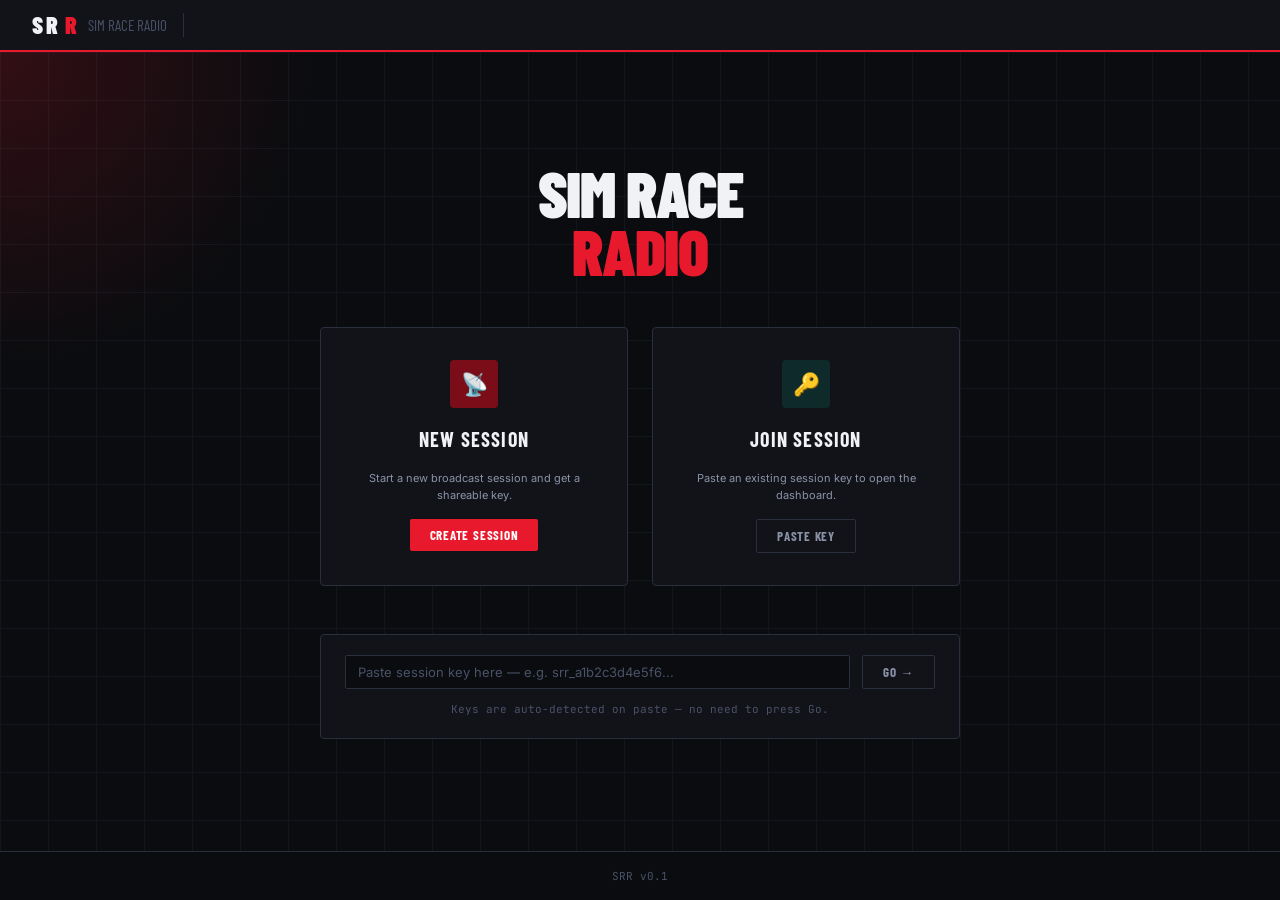
==== web/index.html @ b0b6e732 "initial commit" ====
<!DOCTYPE html>
<html lang="en">
<head>
  <meta charset="UTF-8" />
  <meta name="viewport" content="width=device-width, initial-scale=1.0" />
  <title>Sim Race Radio — Dashboard</title>
  <link rel="preconnect" href="https://fonts.googleapis.com" />
  <link rel="stylesheet" href="https://fonts.googleapis.com/css2?family=Barlow+Condensed:wght@400;600;700;900&family=Inter:wght@400;500;600&family=JetBrains+Mono:wght@400;500&display=swap" />
  <link rel="stylesheet" href="theme.css" />
  <style>
    /* ---- Index-page-specific layout ---- */
    body {
      display: flex;
      flex-direction: column;
      height: 100vh;
    }

    .index-root {
      display: flex;
      flex-direction: column;
      flex: 1;
    }

    .hero {
      flex: 1;
      display: flex;
      flex-direction: column;
      align-items: center;
      justify-content: center;
      padding: var(--space-16) var(--space-8);
      gap: var(--space-12);
      position: relative;
      overflow: hidden;
    }

    /* Ambient grid background */
    .hero::before {
      content: '';
      position: absolute;
      inset: 0;
      background-image:
        linear-gradient(var(--color-border) 1px, transparent 1px),
        linear-gradient(90deg, var(--color-border) 1px, transparent 1px);
      background-size: 48px 48px;
      opacity: 0.3;
      pointer-events: none;
    }

    /* Red corner accent */
    .hero::after {
      content: '';
      position: absolute;
      top: 0; left: 0;
      width: 320px; height: 320px;
      background: radial-gradient(circle at top left, var(--color-accent-glow), transparent 70%);
      pointer-events: none;
    }

    .hero-content {
      display: flex;
      flex-direction: column;
      align-items: center;
      gap: var(--space-4);
      text-align: center;
      position: relative;
      z-index: 1;
    }

    .hero-eyebrow {
      font-family: var(--font-display);
      font-size: var(--text-xs);
      font-weight: var(--weight-bold);
      letter-spacing: var(--tracking-widest);
      text-transform: uppercase;
      color: var(--color-accent);
    }

    .hero-title {
      font-family: var(--font-display);
      font-size: var(--text-4xl);
      font-weight: var(--weight-black);
      letter-spacing: var(--tracking-tight);
      text-transform: uppercase;
      line-height: 0.9;
      color: var(--color-text-primary);
    }

    .hero-title em {
      font-style: normal;
      color: var(--color-accent);
    }

    .hero-sub {
      font-size: var(--text-sm);
      color: var(--color-text-secondary);
      max-width: 380px;
      line-height: 1.6;
    }

    /* ---- Action cards ---- */
    .action-cards {
      display: grid;
      grid-template-columns: 1fr 1fr;
      gap: var(--space-6);
      width: 100%;
      max-width: 640px;
      position: relative;
      z-index: 1;
    }

    .action-card {
      background: var(--color-surface);
      border: 1px solid var(--color-border);
      border-radius: var(--radius-md);
      padding: var(--space-8) var(--space-6);
      display: flex;
      flex-direction: column;
      align-items: center;
      gap: var(--space-4);
      transition: border-color var(--duration-normal) var(--ease-out),
                  box-shadow   var(--duration-normal) var(--ease-out);
    }

    .action-card:hover {
      border-color: var(--color-border-bright);
      box-shadow: 0 4px 32px rgba(0,0,0,0.4);
    }

    .action-card.primary:hover {
      border-color: var(--color-accent);
      box-shadow: 0 4px 32px var(--color-accent-glow);
    }

    .card-icon {
      width: 48px;
      height: 48px;
      border-radius: var(--radius-md);
      display: flex;
      align-items: center;
      justify-content: center;
      font-size: 22px;
    }

    .card-icon.red { background: var(--color-accent-dim); }
    .card-icon.teal { background: var(--color-teal-dim); }

    .card-title {
      font-family: var(--font-display);
      font-size: var(--text-lg);
      font-weight: var(--weight-bold);
      letter-spacing: var(--tracking-wide);
      text-transform: uppercase;
      text-align: center;
    }

    .card-desc {
      font-size: var(--text-xs);
      color: var(--color-text-secondary);
      text-align: center;
      line-height: 1.5;
    }

    /* ---- Paste input card ---- */
    .paste-card {
      max-width: 640px;
      width: 100%;
      position: relative;
      z-index: 1;
    }

    .paste-card .panel {
      padding: var(--space-5) var(--space-6);
    }

    .paste-row {
      display: flex;
      gap: var(--space-3);
      align-items: center;
    }

    .paste-or {
      display: flex;
      align-items: center;
      gap: var(--space-4);
      margin: var(--space-5) 0;
    }

    .paste-or-text {
      font-family: var(--font-display);
      font-size: var(--text-xs);
      font-weight: var(--weight-bold);
      letter-spacing: var(--tracking-widest);
      text-transform: uppercase;
      color: var(--color-text-muted);
      white-space: nowrap;
      padding: 0 var(--space-2);
    }

    .paste-or .divider { flex: 1; margin: 0; }

    .paste-hint {
      font-size: var(--text-xs);
      color: var(--color-text-muted);
      text-align: center;
      margin-top: var(--space-3);
      font-family: var(--font-mono);
    }

    /* ---- Paste detection flash ---- */
    #paste-input.detected {
      border-color: var(--color-teal);
      box-shadow: 0 0 0 2px rgba(0,200,170,0.2);
      animation: flash-teal var(--duration-normal) var(--ease-out);
    }

    @keyframes flash-teal {
      0%   { background: rgba(0,200,170,0.15); }
      100% { background: var(--color-bg); }
    }

    /* ---- Footer ---- */
    .footer {
      padding: var(--space-4) var(--space-8);
      border-top: 1px solid var(--color-border);
      display: flex;
      justify-content: center;
      gap: var(--space-6);
    }

    .footer-item {
      font-family: var(--font-mono);
      font-size: var(--text-xs);
      color: var(--color-text-muted);
    }

    /* ---- Modal ---- */
    .modal-overlay {
      position: fixed;
      inset: 0;
      background: rgba(0,0,0,0.7);
      backdrop-filter: blur(4px);
      display: none;
      align-items: center;
      justify-content: center;
      z-index: 1000;
    }

    .modal-overlay.open { display: flex; }

    .modal {
      background: var(--color-surface);
      border: 1px solid var(--color-border);
      border-top: 2px solid var(--color-accent);
      border-radius: var(--radius-md);
      padding: var(--space-8);
      width: 100%;
      max-width: 440px;
      display: flex;
      flex-direction: column;
      gap: var(--space-5);
    }

    .modal-title {
      font-family: var(--font-display);
      font-size: var(--text-xl);
      font-weight: var(--weight-black);
      letter-spacing: var(--tracking-wide);
      text-transform: uppercase;
    }

    .modal-field {
      display: flex;
      flex-direction: column;
      gap: var(--space-2);
    }

    .modal-label {
      font-family: var(--font-display);
      font-size: var(--text-xs);
      font-weight: var(--weight-bold);
      letter-spacing: var(--tracking-wider);
      text-transform: uppercase;
      color: var(--color-text-muted);
    }

    .modal-actions {
      display: flex;
      gap: var(--space-3);
      justify-content: flex-end;
      padding-top: var(--space-2);
    }

    /* ---- Toast ---- */
    .toast {
      position: fixed;
      bottom: var(--space-8);
      left: 50%;
      transform: translateX(-50%) translateY(20px);
      background: var(--color-surface-2);
      border: 1px solid var(--color-border-bright);
      border-left: 3px solid var(--color-accent);
      border-radius: var(--radius-md);
      padding: var(--space-3) var(--space-5);
      font-size: var(--text-sm);
      color: var(--color-text-primary);
      opacity: 0;
      transition: all var(--duration-normal) var(--ease-out);
      z-index: 2000;
      pointer-events: none;
      white-space: nowrap;
    }

    .toast.show {
      opacity: 1;
      transform: translateX(-50%) translateY(0);
    }
  </style>
</head>
<body>

<!-- TOP NAV -->
<nav class="topbar">
  <div class="topbar-logo">SR<span>R</span> <span style="color:var(--color-text-muted);font-weight:400;font-size:var(--text-base);letter-spacing:normal;margin-left:4px;">Sim Race Radio</span></div>
  <div class="topbar-sep"></div>
</nav>

<!-- HERO -->
<div class="index-root">
  <main class="hero">
    <div class="hero-content">
      <h1 class="hero-title">Sim Race<br/><em>Radio</em></h1>
    </div>

    <!-- ACTION CARDS -->
    <div class="action-cards">
      <div class="action-card primary">
        <div class="card-icon red">📡</div>
        <div class="card-title">New Session</div>
        <div class="card-desc">Start a new broadcast session and get a shareable key.</div>
        <button class="btn btn-primary active" id="create-btn">Create Session</button>
      </div>

      <div class="action-card">
        <div class="card-icon teal">🔑</div>
        <div class="card-title">Join Session</div>
        <div class="card-desc">Paste an existing session key to open the dashboard.</div>
        <button class="btn btn-ghost active" id="paste-btn">Paste Key</button>
      </div>
    </div>

    <!-- PASTE INPUT -->
    <div class="paste-card">
      <div class="panel" style="padding:var(--space-5) var(--space-6);">
        <div class="paste-row">
          <input
            type="text"
            id="paste-input"
            class="input"
            placeholder="Paste session key here — e.g. srr_a1b2c3d4e5f6..."
            autocomplete="off"
            spellcheck="false"
          />
          <button class="btn btn-ghost active" id="go-btn" style="flex-shrink:0;">Go &#8594;</button>
        </div>
        <p class="paste-hint">Keys are auto-detected on paste — no need to press Go.</p>
      </div>
    </div>
  </main>

  <!-- FOOTER -->
  <footer class="footer">
    <span class="footer-item">SRR v0.1</span>
  </footer>
</div>

<!-- CREATE SESSION MODAL -->
<div class="modal-overlay" id="create-modal">
  <div class="modal">
    <div class="modal-title">New Session</div>

    <div class="modal-field">
      <label class="modal-label" for="race-name-input">Race Name</label>
      <input class="input" id="race-name-input" type="text" placeholder="e.g. Round 4 — Spa-Francorchamps" />
    </div>

    <!-- later make a list of keys to create
    <div class="modal-field">
      <label class="modal-label">Default Permissions</label>
      <div style="display:flex;gap:var(--space-4);margin-top:var(--space-1);">
        <label style="display:flex;align-items:center;gap:var(--space-2);font-size:var(--text-sm);color:var(--color-text-secondary);cursor:pointer;">
          <input type="checkbox" class="perm-check" checked data-perm="read" /> Read
        </label>
        <label style="display:flex;align-items:center;gap:var(--space-2);font-size:var(--text-sm);color:var(--color-text-secondary);cursor:pointer;">
          <input type="checkbox" class="perm-check" data-perm="write" /> Write
        </label>
        <label style="display:flex;align-items:center;gap:var(--space-2);font-size:var(--text-sm);color:var(--color-text-secondary);cursor:pointer;">
          <input type="checkbox" class="perm-check" data-perm="admin" /> Admin
        </label>
      </div>
    </div>-->

    <div class="modal-actions">
      <button class="btn btn-ghost active" id="modal-cancel">Cancel</button>
      <button class="btn btn-primary active" id="modal-create">Create &#8594;</button>
    </div>
  </div>
</div>

<!-- TOAST -->
<div class="toast" id="toast"></div>

<script>
  // ---- Utility ----
  function showToast(msg, color) {
    const t = document.getElementById('toast');
    t.textContent = msg;
    if (color) t.style.borderLeftColor = color;
    t.classList.add('show');
    setTimeout(() => t.classList.remove('show'), 2800);
  }

  function navigateToSession(key) {
    if (!/^[A-Za-z0-9_-]{16}$/.test(key)) {
      showToast('Invalid session key.', 'var(--color-danger)');
      return;
    } else {
      showToast('Key detected — navigating…', 'var(--color-teal)');
    }
    setTimeout(() => window.location.href = `/s/${encodeURIComponent(key.trim())}/`, 600);
  }

  // ---- Paste detection on the input field ----
  const pasteInput = document.getElementById('paste-input');

  pasteInput.addEventListener('paste', (e) => {
    // Small delay so value is updated after paste
    setTimeout(() => {
      const val = pasteInput.value.trim();
      if (val.length >= 6) {
        pasteInput.classList.add('detected');
        navigateToSession(val);
      }
    }, 50);
  });

  // Global paste detection (anywhere on the page, when input not focused)
  document.addEventListener('paste', (e) => {
    if (document.activeElement === pasteInput) return; // handled above
    const text = (e.clipboardData || window.clipboardData).getData('text');
    if (text && text.trim().length >= 6) {
      pasteInput.value = text.trim();
      pasteInput.classList.add('detected');
      navigateToSession(text.trim());
    }
  });

  document.getElementById("paste-btn").addEventListener("click", async () => {
      try {
          const text = await navigator.clipboard.readText();
          document.getElementById("paste-input").value = text;
          document.getElementById("paste-input").dispatchEvent(new Event("input"));
          showToast('Key detected — navigating…', 'var(--color-teal)');
          navigateToSession(text.trim());
      } catch (err) {
          showToast('Failed to read clipboard.', 'var(--color-danger)');
          console.error("Failed to read clipboard:", err);
          document.getElementById("paste-input").focus();
      }
  });

  // ---- Manual Go button ----
  document.getElementById('go-btn').addEventListener('click', () => {
    navigateToSession(pasteInput.value);
  });

  pasteInput.addEventListener('keydown', (e) => {
    if (e.key === 'Enter') navigateToSession(pasteInput.value);
  });

  // ---- Create modal ----
  document.getElementById('create-btn').addEventListener('click', () => {
    document.getElementById('create-modal').classList.add('open');
  });

  document.getElementById('modal-cancel').addEventListener('click', () => {
    document.getElementById('create-modal').classList.remove('open');
  });

  document.getElementById('create-modal').addEventListener('click', (e) => {
    if (e.target === e.currentTarget) e.currentTarget.classList.remove('open');
  });

  document.getElementById('modal-create').addEventListener('click', async (e) => {
    const raceName = document.getElementById('race-name-input').value.trim();

    e.target.classList.remove("active");
    const response = await fetch("/api/sessions", {
      method: "POST",
      headers: {
        "Content-Type": "application/json",
      },
      body: JSON.stringify({
          "race_name": raceName,
      }),
    });

    if (!response.ok) {
      showToast("Failed to create session!", "var(--color-danger)");
      e.target.classList.add("active");
      throw new Error("Failed to create session!");
    }

    const session = await response.json();
    navigateToSession(session.key);
  });
</script>
</body>
</html>
---- web/theme.css ----
/* ============================================================
   SRR BROADCAST HUD — SHARED THEME
   All configurable design tokens live here.
   ============================================================ */

/* --- PALETTE --- */
:root {
  /* Primary surface colors */
  --color-bg:           #0a0c0f;      /* near-black base */
  --color-surface:      #111318;      /* card / panel surface */
  --color-surface-2:    #181c23;      /* elevated surface */
  --color-border:       #2a2f3d;      /* subtle border */
  --color-border-bright:#3d4560;      /* accent border / separator */

  /* Brand accent — SRR red */
  --color-accent:       #e8192c;      /* primary red */
  --color-accent-dim:   #7a0d17;      /* muted red for backgrounds */
  --color-accent-glow:  rgba(232, 25, 44, 0.18);

  /* Secondary accent — data teal */
  --color-teal:         #00c8aa;
  --color-teal-dim:     rgba(0, 200, 170, 0.12);

  /* Text hierarchy */
  --color-text-primary: #f0f2f5;
  --color-text-secondary:#8a92a8;
  --color-text-muted:   #4a5268;
  --color-text-accent:  #e8192c;

  /* Status colors */
  --color-success:      #22c55e;
  --color-warning:      #f59e0b;
  --color-danger:       #e8192c;

  /* Overlay-specific */
  --overlay-bg:         rgba(10, 12, 15, 0.08); /* 8% transparency */
}

/* --- TYPOGRAPHY --- */
:root {
  /* Fonts — stack deliberately for a timing-screen feel */
  --font-display:   'Barlow Condensed', 'Arial Narrow', sans-serif;
  --font-body:      'Inter', 'Helvetica Neue', sans-serif;
  --font-mono:      'JetBrains Mono', 'Fira Code', 'Courier New', monospace;

  /* Scale */
  --text-xs:    0.6875rem;  /* 11px */
  --text-sm:    0.8125rem;  /* 13px */
  --text-base:  0.9375rem;  /* 15px */
  --text-md:    1.0625rem;  /* 17px */
  --text-lg:    1.25rem;    /* 20px */
  --text-xl:    1.5rem;     /* 24px */
  --text-2xl:   2rem;       /* 32px */
  --text-3xl:   2.75rem;    /* 44px */
  --text-4xl:   4rem;       /* 64px */

  /* Weight */
  --weight-normal:  400;
  --weight-medium:  500;
  --weight-semibold:600;
  --weight-bold:    700;
  --weight-black:   900;

  /* Letter spacing */
  --tracking-tight:  -0.02em;
  --tracking-normal:  0em;
  --tracking-wide:    0.06em;
  --tracking-wider:   0.12em;
  --tracking-widest:  0.2em;
}

/* --- SPACING --- */
:root {
  --space-1:  0.25rem;
  --space-2:  0.5rem;
  --space-3:  0.75rem;
  --space-4:  1rem;
  --space-5:  1.25rem;
  --space-6:  1.5rem;
  --space-8:  2rem;
  --space-10: 2.5rem;
  --space-12: 3rem;
  --space-16: 4rem;
}

/* --- SHAPE --- */
:root {
  --radius-sm:   2px;
  --radius-md:   4px;
  --radius-lg:   8px;
  --radius-pill: 999px;
}

/* --- MOTION --- */
:root {
  --ease-out:   cubic-bezier(0.16, 1, 0.3, 1);
  --ease-in:    cubic-bezier(0.4, 0, 1, 1);
  --ease-snappy:cubic-bezier(0.25, 0.46, 0.45, 0.94);
  --duration-fast:   120ms;
  --duration-normal: 220ms;
  --duration-slow:   400ms;
}

/* ============================================================
   GLOBAL RESETS & BASE
   ============================================================ */
*, *::before, *::after {
  box-sizing: border-box;
  margin: 0;
  padding: 0;
}

html {
  font-size: 16px;
  -webkit-font-smoothing: antialiased;
  -moz-osx-font-smoothing: grayscale;
}

body {
  background-color: var(--color-bg);
  color: var(--color-text-primary);
  font-family: var(--font-body);
  font-size: var(--text-base);
  font-weight: var(--weight-normal);
  line-height: 1.5;
  min-height: 100vh;
}

a {
  color: var(--color-teal);
  text-decoration: none;
}
a:hover { text-decoration: underline; }

/* ============================================================
   SHARED COMPONENT CLASSES
   ============================================================ */

/* --- HUD Label (eyebrow text above sections) --- */
.hud-label {
  font-family: var(--font-display);
  font-size: var(--text-xs);
  font-weight: var(--weight-bold);
  letter-spacing: var(--tracking-widest);
  text-transform: uppercase;
  color: var(--color-text-muted);
}

/* --- Red accent stripe (signature element) --- */
.accent-bar {
  display: inline-block;
  width: 3px;
  height: 1em;
  background: var(--color-accent);
  margin-right: var(--space-2);
  vertical-align: middle;
  flex-shrink: 0;
}

/* --- Panel / card --- */
.panel {
  background: var(--color-surface);
  border: 1px solid var(--color-border);
  border-radius: var(--radius-md);
  padding: var(--space-6);
}

.panel-header {
  display: flex;
  align-items: center;
  gap: var(--space-2);
  margin-bottom: var(--space-4);
  padding-bottom: var(--space-3);
  border-bottom: 1px solid var(--color-border);
}

.panel-title {
  font-family: var(--font-display);
  font-size: var(--text-md);
  font-weight: var(--weight-bold);
  letter-spacing: var(--tracking-wide);
  text-transform: uppercase;
  color: var(--color-text-primary);
}

/* --- Buttons --- */
.btn {
  display: inline-flex;
  align-items: center;
  gap: var(--space-2);
  padding: var(--space-2) var(--space-5);
  border: none;
  border-radius: var(--radius-sm);
  font-family: var(--font-display);
  font-size: var(--text-sm);
  font-weight: var(--weight-bold);
  letter-spacing: var(--tracking-wide);
  text-transform: uppercase;
  cursor: pointer;
  transition: all var(--duration-fast) var(--ease-snappy);
  white-space: nowrap;
}

.btn-primary {
  background: var(--color-accent);
  color: #fff;
}
.btn-primary:hover {
  background: #ff2337;
  box-shadow: 0 0 16px var(--color-accent-glow);
}

.btn-ghost {
  background: transparent;
  color: var(--color-text-secondary);
  border: 1px solid var(--color-border);
}
.btn-ghost:hover {
  border-color: var(--color-border-bright);
  color: var(--color-text-primary);
  background: var(--color-surface-2);
}

.btn-teal {
  background: var(--color-teal-dim);
  color: var(--color-teal);
  border: 1px solid var(--color-teal);
}
.btn-teal:hover {
  background: rgba(0, 200, 170, 0.22);
}

.btn-sm {
  padding: var(--space-1) var(--space-3);
  font-size: var(--text-xs);
}

.btn:not(.active) {
  filter: grayscale(100%);
  opacity: 50%;
  pointer-events: none;
}

/* --- Badge / tag --- */
.badge {
  display: inline-flex;
  align-items: center;
  padding: 2px var(--space-2);
  border-radius: var(--radius-sm);
  font-family: var(--font-mono);
  font-size: var(--text-xs);
  font-weight: var(--weight-medium);
  letter-spacing: var(--tracking-wide);
  text-transform: uppercase;
}

.badge-read   { background: rgba(139,92,246,0.15); color: #a78bfa; }
.badge-write  { background: rgba(245,158,11,0.15);  color: #f59e0b; }
.badge-admin  { background: var(--color-accent-dim); color: var(--color-accent); }
.badge-live   { background: rgba(34,197,94,0.15);   color: var(--color-success); }

/* --- Input --- */
.input {
  width: 100%;
  background: var(--color-bg);
  border: 1px solid var(--color-border);
  border-radius: var(--radius-sm);
  color: var(--color-text-primary);
  font-family: var(--font-body);
  font-size: var(--text-sm);
  padding: var(--space-2) var(--space-3);
  transition: border-color var(--duration-fast);
  outline: none;
}
.input:focus {
  border-color: var(--color-accent);
  box-shadow: 0 0 0 2px var(--color-accent-glow);
}
.input::placeholder { color: var(--color-text-muted); }

/* --- Checkbox styled --- */
.perm-check {
  appearance: none;
  width: 16px;
  height: 16px;
  border: 1px solid var(--color-border-bright);
  border-radius: var(--radius-sm);
  background: var(--color-bg);
  cursor: pointer;
  flex-shrink: 0;
  position: relative;
  transition: all var(--duration-fast);
}
.perm-check:checked {
  background: var(--color-accent);
  border-color: var(--color-accent);
}
.perm-check:checked::after {
  content: '✓';
  position: absolute;
  inset: 0;
  display: flex;
  align-items: center;
  justify-content: center;
  font-size: 10px;
  color: white;
  line-height: 16px;
  text-align: center;
}

/* --- Top nav bar --- */
.topbar {
  display: flex;
  align-items: center;
  gap: var(--space-4);
  padding: 0 var(--space-8);
  height: 52px;
  background: var(--color-surface);
  border-bottom: 2px solid var(--color-accent);
  position: sticky;
  top: 0;
  z-index: 100;
}

.topbar-logo {
  font-family: var(--font-display);
  font-size: var(--text-xl);
  font-weight: var(--weight-black);
  letter-spacing: var(--tracking-wider);
  text-transform: uppercase;
  color: var(--color-text-primary);
  display: flex;
  align-items: center;
  gap: var(--space-1);
}

.topbar-logo span { color: var(--color-accent); }

.topbar-sep {
  width: 1px;
  height: 24px;
  background: var(--color-border);
}

.topbar-subtitle {
  font-family: var(--font-mono);
  font-size: var(--text-xs);
  color: var(--color-text-muted);
  letter-spacing: var(--tracking-wide);
}

.topbar-right {
  margin-left: auto;
  display: flex;
  align-items: center;
  gap: var(--space-3);
}

/* --- Live dot --- */
.live-dot {
  width: 8px;
  height: 8px;
  border-radius: 50%;
  background: var(--color-success);
  display: inline-block;
  animation: pulse-dot 1.8s ease-in-out infinite;
}

@keyframes pulse-dot {
  0%, 100% { opacity: 1; box-shadow: 0 0 0 0 rgba(34,197,94,0.4); }
  50%       { opacity: 0.7; box-shadow: 0 0 0 5px rgba(34,197,94,0); }
}

/* --- Scrollable list --- */
.scroll-list {
  overflow-y: auto;
  scrollbar-width: thin;
  scrollbar-color: var(--color-border) transparent;
}
.scroll-list::-webkit-scrollbar { width: 4px; }
.scroll-list::-webkit-scrollbar-track { background: transparent; }
.scroll-list::-webkit-scrollbar-thumb { background: var(--color-border); border-radius: 2px; }

/* --- Divider --- */
.divider {
  height: 1px;
  background: var(--color-border);
  margin: var(--space-4) 0;
}

/* --- Session key display --- */
.session-key {
  font-family: var(--font-mono);
  font-size: var(--text-sm);
  color: var(--color-teal);
  letter-spacing: var(--tracking-wide);
}
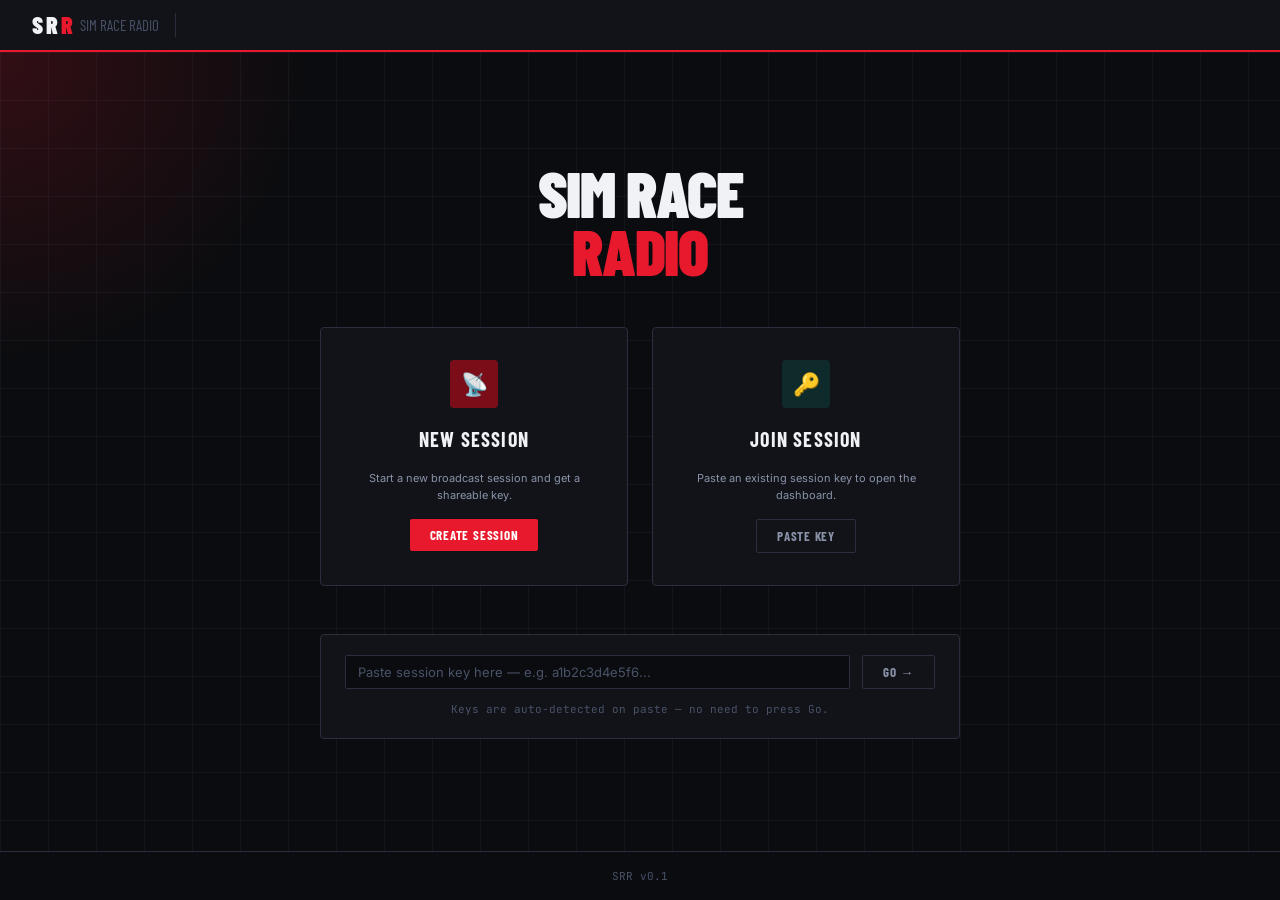
==== commit b009c507: "Various changes and improvements" ====
--- a/web/index.html
+++ b/web/index.html
@@ -356,7 +356,7 @@
             type="text"
             id="paste-input"
             class="input"
-            placeholder="Paste session key here — e.g. srr_a1b2c3d4e5f6..."
+            placeholder="Paste session key here — e.g. a1b2c3d4e5f6..."
             autocomplete="off"
             spellcheck="false"
           />
--- a/web/theme.css
+++ b/web/theme.css
@@ -331,10 +331,14 @@
   color: var(--color-text-primary);
   display: flex;
   align-items: center;
-  gap: var(--space-1);
-}
-
-.topbar-logo span { color: var(--color-accent); }
+  gap: 0;
+}
+
+.topbar-logo span {
+  color: var(--color-accent);
+  margin-left: 0;
+  padding-left: 0;
+}
 
 .topbar-sep {
   width: 1px;
